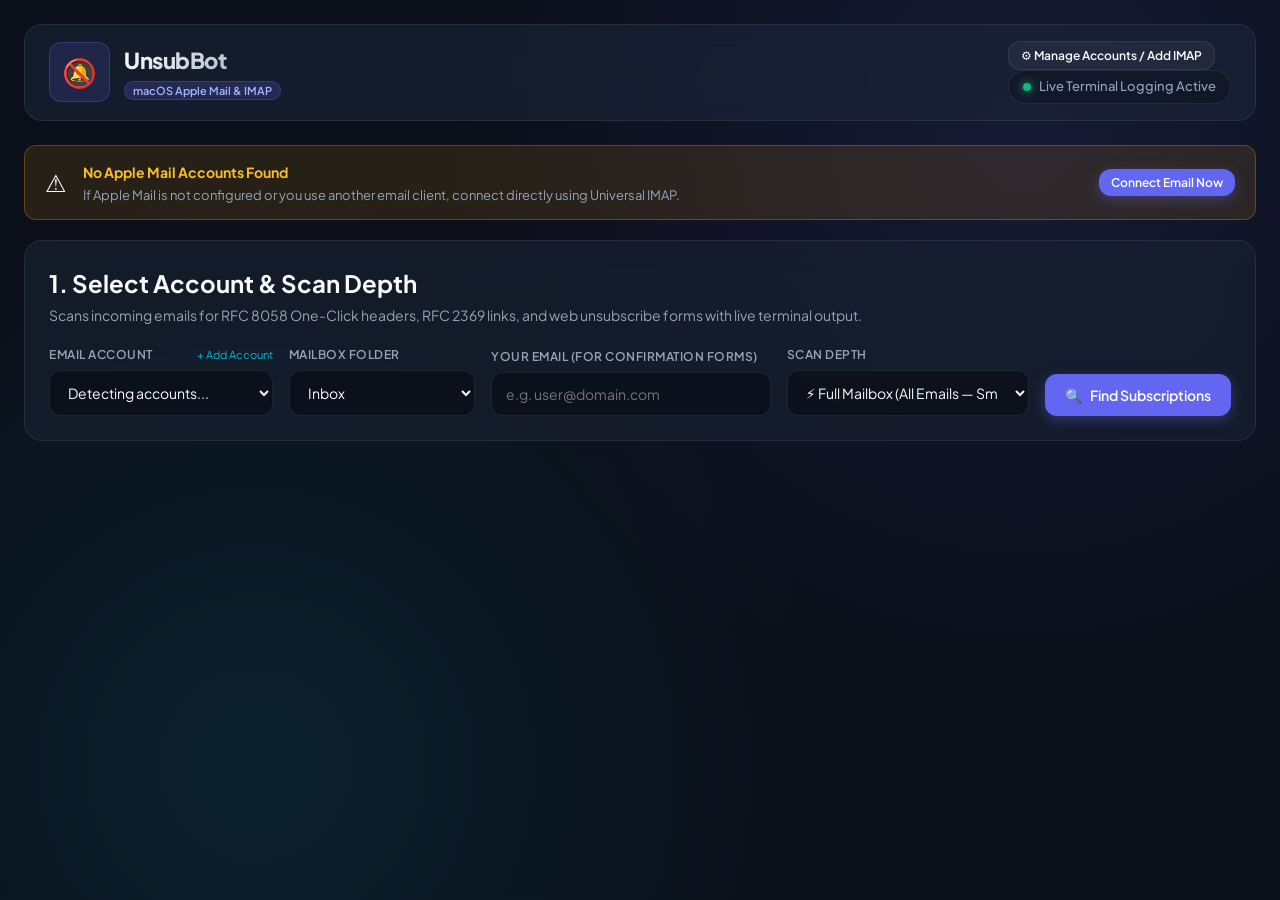
==== MacOs/UnsubBot/static/index.html @ bb25fc18 "Initial commit: Email Cleaner & Unsubscriber Desktop Suite for Windows and macOS" ====
<!DOCTYPE html>
<html lang="en">
<head>
  <meta charset="UTF-8">
  <meta name="viewport" content="width=device-width, initial-scale=1.0">
  <title>UnsubBot — Automated Email Unsubscriber (Apple Mail & IMAP)</title>
  <link rel="preconnect" href="https://fonts.googleapis.com">
  <link rel="preconnect" href="https://fonts.gstatic.com" crossorigin>
  <link href="https://fonts.googleapis.com/css2?family=Plus+Jakarta+Sans:wght@400;500;600;700;800&family=JetBrains+Mono:wght@400;500;600&display=swap" rel="stylesheet">
  <link rel="stylesheet" href="style.css">
</head>
<body>
  <div class="app-container">
    <!-- Navbar -->
    <header class="navbar">
      <div class="brand">
        <div class="logo-icon">🔕</div>
        <div class="brand-text">
          <h1>UnsubBot</h1>
          <span class="badge">macOS Apple Mail & IMAP</span>
        </div>
      </div>
      <div class="header-actions">
        <button id="btnOpenAccountModal" class="btn btn-sm btn-outline">
          <span>⚙️ Manage Accounts / Add IMAP</span>
        </button>
        <div class="status-indicator">
          <span class="dot live"></span> Live Terminal Logging Active
        </div>
      </div>
    </header>

    <!-- Main Content -->
    <main class="main-content">
      <!-- Notice Banner -->
      <div id="accountNotice" class="account-notice hidden">
        <div class="notice-icon">⚠️</div>
        <div class="notice-body">
          <strong>No Apple Mail Accounts Found</strong>
          <p id="accountNoticeText">If Apple Mail is not configured or you use another email client, connect directly using Universal IMAP.</p>
        </div>
        <button id="btnNoticeAddAccount" class="btn btn-sm btn-primary">Connect Email Now</button>
      </div>

      <!-- Account & Detection Setup -->
      <section class="control-panel card glass">
        <div class="panel-header">
          <h2>1. Select Account & Scan Depth</h2>
          <p class="subtitle">Scans incoming emails for RFC 8058 One-Click headers, RFC 2369 links, and web unsubscribe forms with live terminal output.</p>
        </div>
        <div class="controls-grid">
          <div class="form-group">
            <div class="label-row">
              <label for="accountSelect">Email Account</label>
              <a href="#" id="linkAddAccount" class="small-link">+ Add Account</a>
            </div>
            <select id="accountSelect">
              <option value="">Detecting accounts...</option>
            </select>
          </div>
          <div class="form-group">
            <label for="mailboxSelect">Mailbox Folder</label>
            <select id="mailboxSelect">
              <option value="Inbox" selected>Inbox</option>
              <option value="Junk">Junk / Spam</option>
              <option value="Trash">Trash</option>
            </select>
          </div>
          <div class="form-group">
            <label for="targetEmailInput">Your Email (for confirmation forms)</label>
            <input type="text" id="targetEmailInput" placeholder="e.g. user@domain.com">
          </div>
          <div class="form-group">
            <label for="limitSelect">Scan Depth</label>
            <select id="limitSelect">
              <option value="100">Last 100 Messages</option>
              <option value="500">Last 500 Messages</option>
              <option value="1000">Last 1,000 Messages</option>
              <option value="0" selected>⚡ Full Mailbox (All Emails — Smart Scan)</option>
            </select>
          </div>
          <div class="form-actions">
            <button id="btnScan" class="btn btn-primary">
              <span class="btn-icon">🔍</span>
              <span class="btn-text">Find Subscriptions</span>
            </button>
          </div>
        </div>
      </section>

      <!-- Stats Bar -->
      <section id="statsBar" class="stats-bar hidden">
        <div class="stat-card">
          <span class="stat-label">Subscriptions Found</span>
          <span id="statFoundCount" class="stat-value">0</span>
        </div>
        <div class="stat-card">
          <span class="stat-label">Messages Scanned</span>
          <span id="statScannedCount" class="stat-value text-cyan">0</span>
        </div>
        <div class="stat-card highlight">
          <span class="stat-label">Selected to Unsubscribe</span>
          <span id="statSelectedCount" class="stat-value">0</span>
        </div>
        <div class="stat-card">
          <span class="stat-label">Automation Engine</span>
          <span class="stat-value text-success">RFC + Apple Mail + Web Solver</span>
        </div>
      </section>

      <!-- Action Toolbar -->
      <section id="actionToolbar" class="action-toolbar hidden">
        <div class="filter-search">
          <input type="text" id="searchInput" placeholder="Filter by domain or sender...">
        </div>
        <div class="bulk-toggles">
          <button id="btnSelectAll" class="btn btn-sm btn-outline">Select All</button>
          <button id="btnDeselectAll" class="btn btn-sm btn-outline">Deselect All</button>
        </div>
        <div class="unsub-trigger">
          <button id="btnExecuteUnsub" class="btn btn-danger" disabled>
            <span class="btn-icon">⚡</span> Auto-Unsubscribe (<span id="unsubCountBadge">0</span>)
          </button>
        </div>
      </section>

      <!-- Results Table -->
      <section id="resultsContainer" class="results-container hidden">
        <div class="card glass">
          <table class="sub-table">
            <thead>
              <tr>
                <th class="col-check"><input type="checkbox" id="masterCheckbox"></th>
                <th>Sender & Domain</th>
                <th>Emails in Mailbox</th>
                <th>Sample Subject</th>
                <th>Method Detected</th>
                <th>Status & Actions</th>
              </tr>
            </thead>
            <tbody id="subTableBody">
              <!-- Dynamically populated -->
            </tbody>
          </table>
        </div>
      </section>

      <!-- Loading Overlay -->
      <div id="loadingOverlay" class="loading-overlay hidden">
        <div class="spinner-box">
          <div class="spinner"></div>
          <h3 id="loadingText">Scanning Messages in Apple Mail...</h3>
          <p id="loadingSubtext">Check terminal window for live logs</p>
        </div>
      </div>

      <!-- Add/Manage Account Modal -->
      <div id="accountModal" class="modal-overlay hidden">
        <div class="modal-box card glass">
          <div class="modal-header">
            <h3>Connect Email Account (Universal IMAP)</h3>
            <button id="btnCloseModal" class="btn-close">&times;</button>
          </div>
          <div class="modal-body">
            <p class="modal-desc">Connect directly to any mailbox (Apple iCloud, Gmail, Outlook / Hotmail / Office 365, Yahoo, or custom IMAP).</p>
            
            <div class="form-group">
              <label for="providerPreset">Quick Provider Preset</label>
              <select id="providerPreset">
                <option value="icloud">Apple iCloud (imap.mail.me.com)</option>
                <option value="gmail">Google Gmail (imap.gmail.com)</option>
                <option value="outlook">Microsoft Outlook / Hotmail / Office 365 (outlook.office365.com)</option>
                <option value="yahoo">Yahoo Mail (imap.mail.yahoo.com)</option>
                <option value="custom">Custom IMAP Server</option>
              </select>
            </div>

            <div class="modal-grid">
              <div class="form-group">
                <label for="imapEmail">Email Address</label>
                <input type="email" id="imapEmail" placeholder="yourname@icloud.com">
              </div>
              <div class="form-group">
                <label for="imapPassword">Password / App Password</label>
                <input type="password" id="imapPassword" placeholder="Password or App Password">
              </div>
              <div class="form-group">
                <label for="imapHost">IMAP Server Host</label>
                <input type="text" id="imapHost" value="imap.mail.me.com">
              </div>
              <div class="form-group">
                <label for="imapPort">Port</label>
                <input type="number" id="imapPort" value="993">
              </div>
            </div>

            <div class="tip-box">
              <small>💡 <strong>Tip:</strong> Accounts connected in <strong>Apple Mail</strong> or <strong>Mozilla Thunderbird</strong> are automatically discovered with zero configuration!</small>
            </div>

            <div id="modalStatus" class="modal-status hidden"></div>
          </div>
          <div class="modal-footer">
            <button id="btnSaveImap" class="btn btn-primary">Test & Connect Account</button>
            <button id="btnCancelModal" class="btn btn-outline">Cancel</button>
          </div>
        </div>
      </div>
    </main>
  </div>

  <script src="app.js"></script>
</body>
</html>
---- MacOs/UnsubBot/static/style.css ----
:root {
  --bg-primary: #0b0f19;
  --bg-secondary: #111827;
  --bg-card: rgba(24, 32, 47, 0.7);
  --bg-glass: rgba(28, 38, 58, 0.6);
  --border-color: rgba(255, 255, 255, 0.08);
  
  --text-main: #f8fafc;
  --text-muted: #94a3b8;
  --text-sub: #64748b;
  
  --primary: #6366f1;
  --primary-hover: #4f46e5;
  --primary-glow: rgba(99, 102, 241, 0.35);
  
  --accent-cyan: #06b6d4;
  --danger: #f43f5e;
  --danger-hover: #e11d48;
  --danger-glow: rgba(244, 63, 94, 0.35);
  --success: #10b981;
  
  --font-sans: 'Plus Jakarta Sans', system-ui, -apple-system, sans-serif;
  --font-mono: 'JetBrains Mono', monospace;
  --radius: 12px;
  --radius-lg: 18px;
}

* {
  box-sizing: border-box;
  margin: 0;
  padding: 0;
}

body {
  font-family: var(--font-sans);
  background-color: var(--bg-primary);
  color: var(--text-main);
  background-image: 
    radial-gradient(circle at 80% 15%, rgba(99, 102, 241, 0.12), transparent 45%),
    radial-gradient(circle at 20% 85%, rgba(6, 182, 212, 0.1), transparent 45%);
  background-attachment: fixed;
  min-height: 100vh;
  line-height: 1.5;
  padding: 24px;
}

.app-container {
  max-width: 1280px;
  margin: 0 auto;
}

/* Navbar */
.navbar {
  display: flex;
  justify-content: space-between;
  align-items: center;
  padding: 16px 24px;
  background: var(--bg-glass);
  backdrop-filter: blur(16px);
  -webkit-backdrop-filter: blur(16px);
  border: 1px solid var(--border-color);
  border-radius: var(--radius-lg);
  margin-bottom: 24px;
}

.brand {
  display: flex;
  align-items: center;
  gap: 14px;
}

.logo-icon {
  font-size: 28px;
  background: rgba(99, 102, 241, 0.15);
  padding: 8px 12px;
  border-radius: var(--radius);
  border: 1px solid rgba(99, 102, 241, 0.3);
}

.brand h1 {
  font-size: 22px;
  font-weight: 800;
  letter-spacing: -0.5px;
  background: linear-gradient(135deg, #fff, #94a3b8);
  -webkit-background-clip: text;
  -webkit-text-fill-color: transparent;
}

.badge {
  font-size: 11px;
  font-weight: 600;
  background: rgba(99, 102, 241, 0.2);
  color: #a5b4fc;
  padding: 2px 8px;
  border-radius: 20px;
  border: 1px solid rgba(99, 102, 241, 0.3);
}

.status-indicator {
  display: flex;
  align-items: center;
  gap: 8px;
  font-size: 13px;
  font-weight: 500;
  color: var(--text-muted);
  background: rgba(0, 0, 0, 0.2);
  padding: 6px 14px;
  border-radius: 30px;
  border: 1px solid var(--border-color);
}

.dot.live {
  width: 8px;
  height: 8px;
  border-radius: 50%;
  background-color: var(--success);
  box-shadow: 0 0 10px var(--success);
}

/* Card */
.card {
  background: var(--bg-card);
  backdrop-filter: blur(16px);
  -webkit-backdrop-filter: blur(16px);
  border: 1px solid var(--border-color);
  border-radius: var(--radius-lg);
  padding: 24px;
}

.subtitle {
  color: var(--text-muted);
  font-size: 14px;
  margin-top: 4px;
}

/* Controls Grid */
.controls-grid {
  display: grid;
  grid-template-columns: 1.2fr 1fr 1.5fr 1.3fr auto;
  gap: 16px;
  align-items: flex-end;
  margin-top: 20px;
}

.form-group {
  display: flex;
  flex-direction: column;
  gap: 6px;
}

.form-group label {
  font-size: 12px;
  font-weight: 600;
  text-transform: uppercase;
  letter-spacing: 0.5px;
  color: var(--text-muted);
}

input[type="text"], select {
  width: 100%;
  padding: 12px 14px;
  background: rgba(10, 15, 26, 0.8);
  border: 1px solid var(--border-color);
  border-radius: var(--radius);
  color: var(--text-main);
  font-size: 14px;
  font-family: inherit;
  outline: none;
  transition: all 0.2s ease;
}

input[type="text"]:focus, select:focus {
  border-color: var(--primary);
  box-shadow: 0 0 0 3px var(--primary-glow);
}

/* Buttons */
.btn {
  display: inline-flex;
  align-items: center;
  justify-content: center;
  gap: 8px;
  padding: 12px 20px;
  font-size: 14px;
  font-weight: 600;
  font-family: inherit;
  border-radius: var(--radius);
  border: none;
  cursor: pointer;
  transition: all 0.2s ease;
}

.btn-primary {
  background: var(--primary);
  color: white;
  box-shadow: 0 4px 14px var(--primary-glow);
}

.btn-primary:hover {
  background: var(--primary-hover);
  transform: translateY(-1px);
}

.btn-danger {
  background: var(--danger);
  color: white;
  box-shadow: 0 4px 14px var(--danger-glow);
}

.btn-danger:hover:not(:disabled) {
  background: var(--danger-hover);
  transform: translateY(-1px);
}

.btn-danger:disabled {
  opacity: 0.4;
  cursor: not-allowed;
}

.btn-outline {
  background: rgba(255, 255, 255, 0.05);
  border: 1px solid var(--border-color);
  color: var(--text-main);
}

.btn-outline:hover {
  background: rgba(255, 255, 255, 0.1);
}

.btn-sm {
  padding: 6px 12px;
  font-size: 12px;
}

/* Stats Bar */
.stats-bar {
  display: grid;
  grid-template-columns: repeat(4, 1fr);
  gap: 16px;
  margin: 24px 0;
}

.stat-card {
  background: var(--bg-card);
  border: 1px solid var(--border-color);
  border-radius: var(--radius);
  padding: 16px;
  display: flex;
  flex-direction: column;
  gap: 4px;
}

.stat-card.highlight {
  border-color: rgba(244, 63, 94, 0.4);
  background: rgba(244, 63, 94, 0.06);
}

.stat-label {
  font-size: 12px;
  font-weight: 600;
  color: var(--text-muted);
}

.stat-value {
  font-size: 26px;
  font-weight: 800;
  font-family: var(--font-mono);
}

.text-cyan { color: var(--accent-cyan); }
.text-success { color: var(--success); font-size: 16px; margin-top: 6px; }

/* Action Toolbar */
.action-toolbar {
  display: flex;
  justify-content: space-between;
  align-items: center;
  gap: 16px;
  margin-bottom: 24px;
  padding: 16px;
  background: var(--bg-glass);
  border: 1px solid var(--border-color);
  border-radius: var(--radius);
}

.filter-search input {
  min-width: 280px;
}

/* Table */
.sub-table {
  width: 100%;
  border-collapse: collapse;
}

.sub-table th {
  text-align: left;
  padding: 12px 16px;
  font-size: 12px;
  font-weight: 600;
  text-transform: uppercase;
  color: var(--text-sub);
  border-bottom: 1px solid var(--border-color);
}

.sub-table td {
  padding: 14px 16px;
  font-size: 13px;
  border-bottom: 1px solid rgba(255, 255, 255, 0.04);
}

.sub-table tr:hover {
  background: rgba(255, 255, 255, 0.02);
}

.col-check { width: 40px; }

.count-badge {
  font-family: var(--font-mono);
  font-weight: 700;
  color: #f59e0b;
  background: rgba(245, 158, 11, 0.12);
  padding: 3px 8px;
  border-radius: 6px;
  display: inline-block;
}

.badge-tag {
  font-size: 11px;
  font-weight: 600;
  padding: 3px 8px;
  border-radius: 6px;
  font-family: var(--font-mono);
}

.badge-tag.one-click {
  background: rgba(6, 182, 212, 0.15);
  color: #38bdf8;
  border: 1px solid rgba(6, 182, 212, 0.3);
}

.badge-tag.web-link {
  background: rgba(148, 163, 184, 0.15);
  color: #cbd5e1;
  border: 1px solid rgba(148, 163, 184, 0.3);
}

.status-badge {
  font-size: 12px;
  font-weight: 600;
  padding: 4px 10px;
  border-radius: 20px;
  display: inline-flex;
  align-items: center;
  gap: 6px;
}

.status-badge.success {
  background: rgba(16, 185, 129, 0.15);
  color: #34d399;
  border: 1px solid rgba(16, 185, 129, 0.3);
}

.status-badge.pending {
  background: rgba(245, 158, 11, 0.15);
  color: #fbbf24;
  border: 1px solid rgba(245, 158, 11, 0.3);
}

.status-badge.failed {
  background: rgba(244, 63, 94, 0.15);
  color: #fb7185;
  border: 1px solid rgba(244, 63, 94, 0.3);
}

/* Checkbox */
input[type="checkbox"] {
  width: 18px;
  height: 18px;
  accent-color: var(--primary);
  cursor: pointer;
}

/* Loading Overlay */
.loading-overlay {
  position: fixed;
  inset: 0;
  background: rgba(5, 8, 15, 0.85);
  backdrop-filter: blur(8px);
  display: flex;
  align-items: center;
  justify-content: center;
  z-index: 100;
}

.spinner-box { text-align: center; }

.spinner {
  width: 48px;
  height: 48px;
  border: 4px solid rgba(99, 102, 241, 0.2);
  border-top-color: var(--primary);
  border-radius: 50%;
  animation: spin 0.8s linear infinite;
  margin: 0 auto 16px;
}

@keyframes spin {
  to { transform: rotate(360deg); }
}

.hidden { display: none !important; }

/* Account Notice */
.account-notice {
  display: flex;
  align-items: center;
  gap: 16px;
  background: rgba(245, 158, 11, 0.12);
  border: 1px solid rgba(245, 158, 11, 0.3);
  border-radius: var(--radius);
  padding: 14px 20px;
  margin-bottom: 20px;
}
.notice-icon { font-size: 24px; }
.notice-body { flex: 1; }
.notice-body strong { color: #fbbf24; font-size: 14px; }
.notice-body p { font-size: 13px; color: var(--text-muted); margin-top: 2px; }

/* Modal */
.modal-overlay {
  position: fixed;
  inset: 0;
  background: rgba(5, 8, 15, 0.85);
  backdrop-filter: blur(10px);
  display: flex;
  align-items: center;
  justify-content: center;
  z-index: 200;
  padding: 20px;
}
.modal-box {
  width: 100%;
  max-width: 580px;
  background: var(--bg-card);
  border: 1px solid var(--border-color);
  border-radius: var(--radius-lg);
  padding: 24px;
}
.modal-header {
  display: flex;
  justify-content: space-between;
  align-items: center;
  margin-bottom: 12px;
}
.modal-header h3 { font-size: 18px; font-weight: 700; color: #fff; }
.btn-close {
  background: none;
  border: none;
  color: var(--text-muted);
  font-size: 24px;
  cursor: pointer;
  line-height: 1;
}
.modal-desc { font-size: 13px; color: var(--text-muted); margin-bottom: 16px; }
.modal-grid {
  display: grid;
  grid-template-columns: 1fr 1fr;
  gap: 12px;
  margin-bottom: 14px;
}
.tip-box {
  background: rgba(99, 102, 241, 0.1);
  border: 1px solid rgba(99, 102, 241, 0.2);
  border-radius: 8px;
  padding: 10px 14px;
  margin-bottom: 16px;
  color: #c7d2fe;
}
.modal-status {
  padding: 10px 14px;
  border-radius: 8px;
  font-size: 13px;
  margin-bottom: 14px;
}
.modal-status.info { background: rgba(6, 182, 212, 0.15); color: #38bdf8; border: 1px solid rgba(6, 182, 212, 0.3); }
.modal-status.success { background: rgba(16, 185, 129, 0.15); color: #34d399; border: 1px solid rgba(16, 185, 129, 0.3); }
.modal-status.error { background: rgba(244, 63, 94, 0.15); color: #fb7185; border: 1px solid rgba(244, 63, 94, 0.3); }
.modal-footer {
  display: flex;
  justify-content: flex-end;
  gap: 10px;
}
.label-row {
  display: flex;
  justify-content: space-between;
  align-items: center;
}
.small-link {
  font-size: 11px;
  color: var(--accent-cyan);
  text-decoration: none;
}
.small-link:hover { text-decoration: underline; }

/* Status Badges */
.status-badge.manual {
  background: rgba(244, 63, 94, 0.15);
  color: #fb7185;
  border: 1px solid rgba(244, 63, 94, 0.3);
}
.btn-manual-link {
  font-size: 11px;
  padding: 2px 8px;
  background: rgba(99, 102, 241, 0.2);
  color: #a5b4fc;
  border-radius: 6px;
  text-decoration: none;
  font-weight: 600;
  display: inline-flex;
  align-items: center;
}
.btn-manual-link:hover {
  background: var(--primary);
  color: #fff;
}
.badge-tag.rfc-direct {
  background: rgba(6, 182, 212, 0.15);
  color: #22d3ee;
  border: 1px solid rgba(6, 182, 212, 0.3);
}
.badge-tag.mailto {
  background: rgba(168, 85, 247, 0.15);
  color: #c084fc;
  border: 1px solid rgba(168, 85, 247, 0.3);
}
.completed-row {
  opacity: 0.65;
}
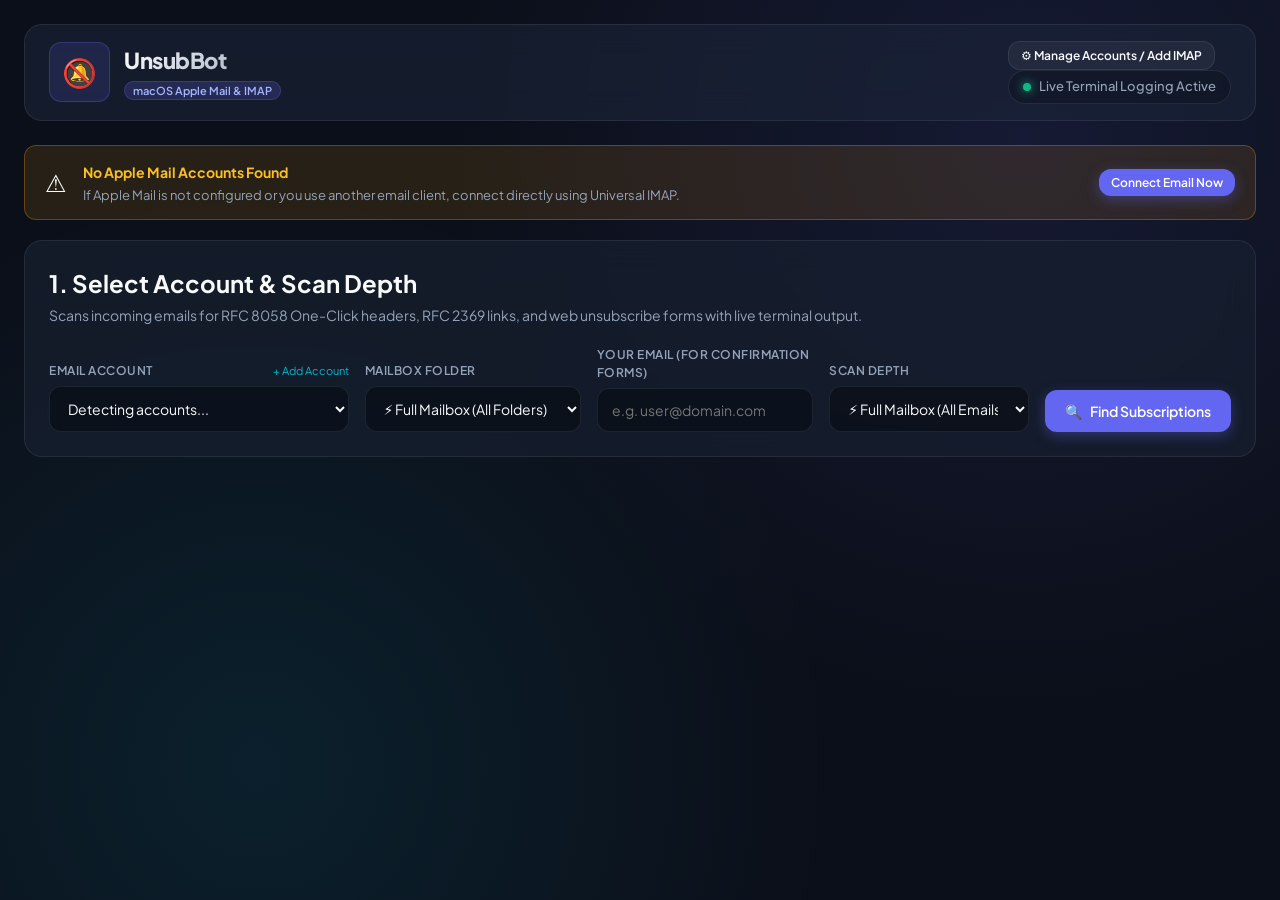
==== commit f5e5573a: "Fix Thunderbird full mailbox default and prioritize active Thunderbird accounts in account selector" ====
--- a/MacOs/UnsubBot/static/index.html
+++ b/MacOs/UnsubBot/static/index.html
@@ -61,7 +61,8 @@
           <div class="form-group">
             <label for="mailboxSelect">Mailbox Folder</label>
             <select id="mailboxSelect">
-              <option value="Inbox" selected>Inbox</option>
+              <option value="__all__" selected>⚡ Full Mailbox (All Folders)</option>
+              <option value="Inbox">Inbox</option>
               <option value="Junk">Junk / Spam</option>
               <option value="Trash">Trash</option>
             </select>
--- a/MacOs/UnsubBot/static/style.css
+++ b/MacOs/UnsubBot/static/style.css
@@ -136,7 +136,7 @@
 /* Controls Grid */
 .controls-grid {
   display: grid;
-  grid-template-columns: 1.2fr 1fr 1.5fr 1.3fr auto;
+  grid-template-columns: 1.8fr 1.3fr 1.3fr 1.2fr auto;
   gap: 16px;
   align-items: flex-end;
   margin-top: 20px;
